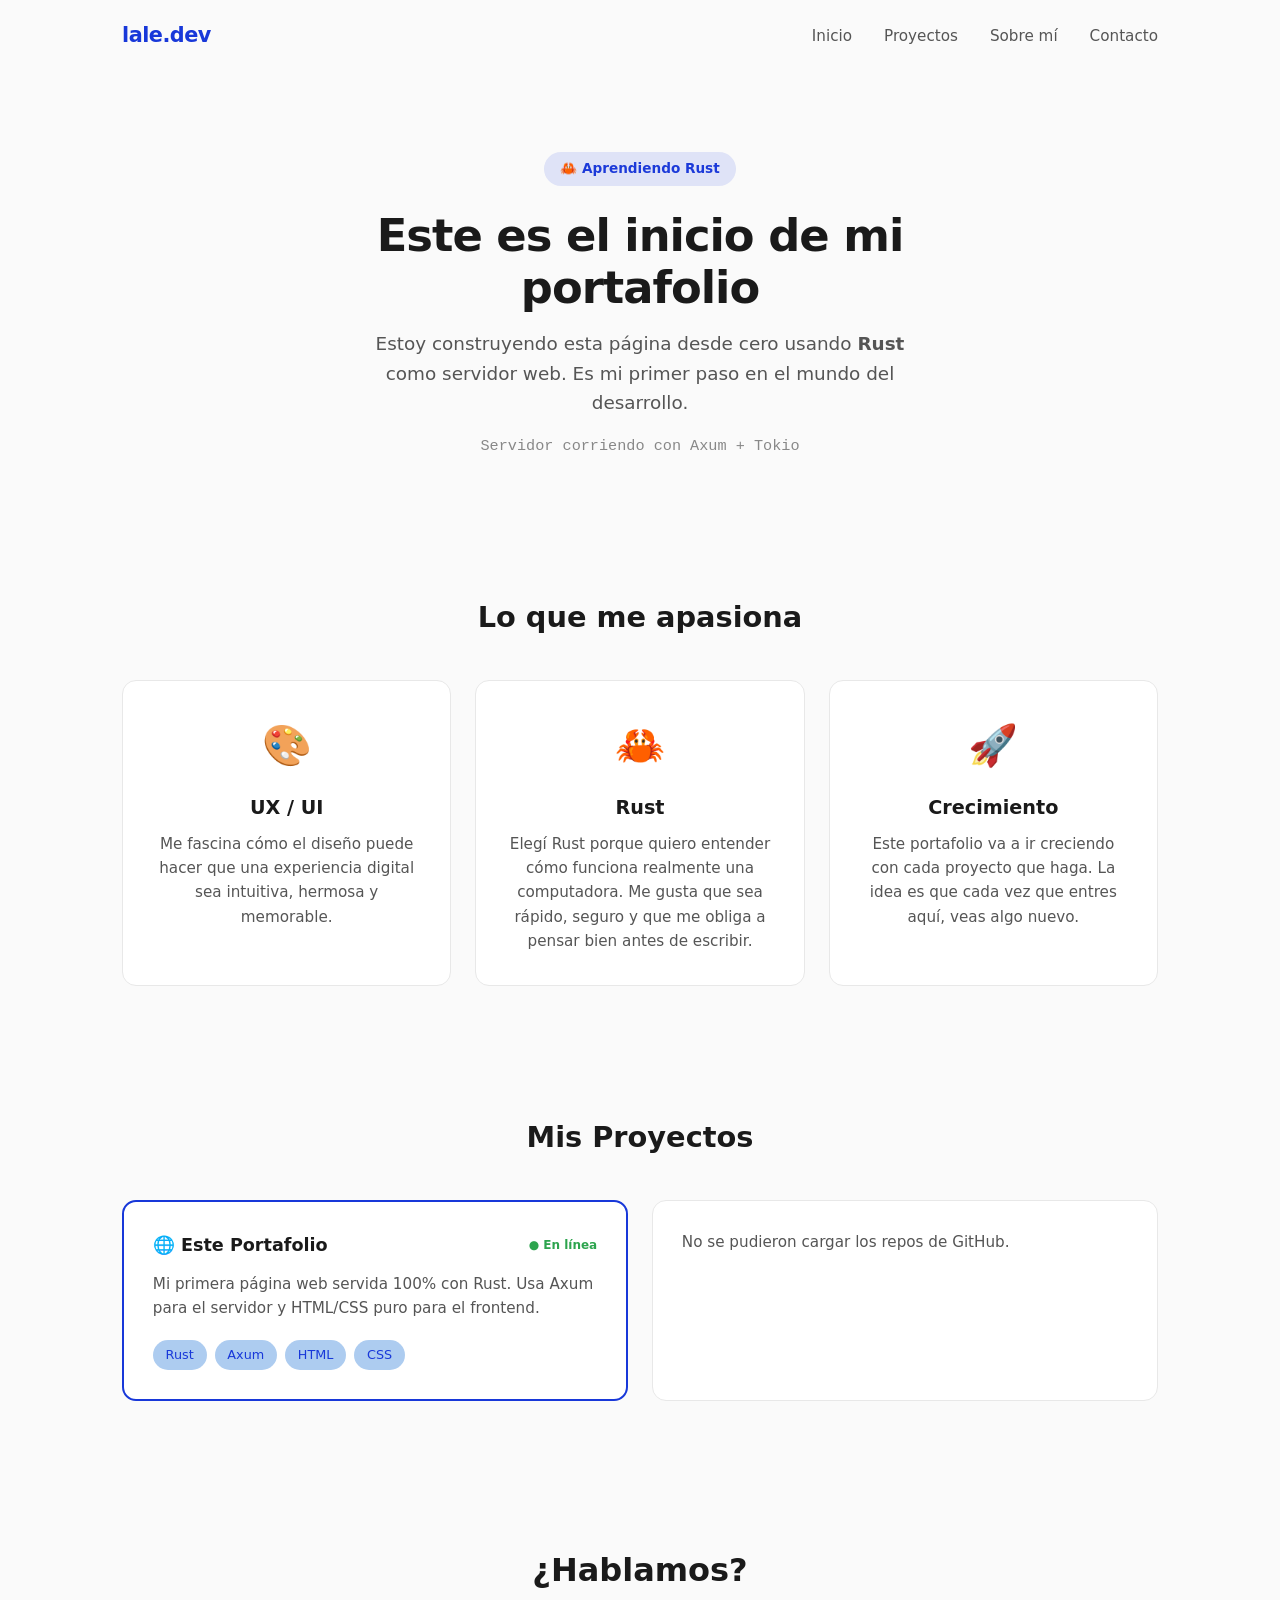
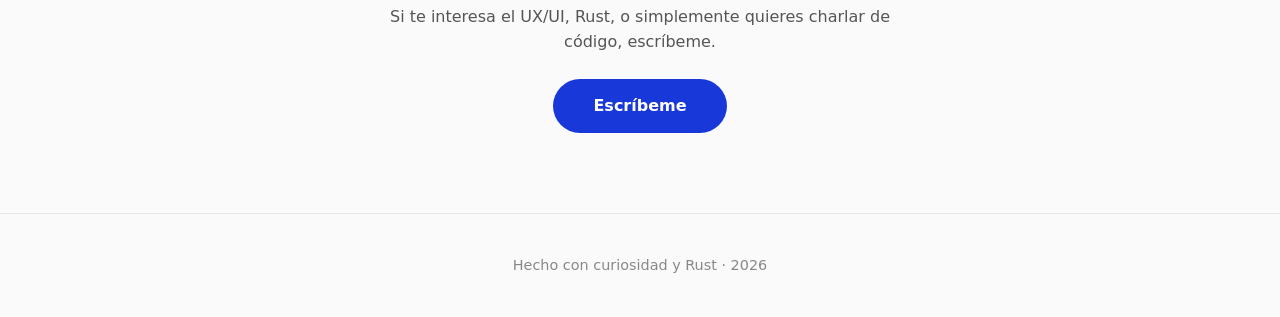
==== static/index.html @ aed0b691 "Add files via upload" ====
<!DOCTYPE html>
<html lang="es">
<head>
    <meta charset="UTF-8">
    <meta name="viewport" content="width=device-width, initial-scale=1.0">
    <title>Lalel — Portafolio en Rust</title>
    <link rel="stylesheet" href="/style.css">
    <style>
        /* Solo estilos mínimos para los datos dinámicos */
        .repo-title {
            color: var(--text);
            text-decoration: none;
            transition: color 0.2s;
        }
        .repo-title:hover {
            color: var(--rust);
        }
        .loading {
            color: var(--text-muted);
            font-style: italic;
        }
        .error {
            color: #d73a49;
        }
    </style>
<base target="_blank">
</head>
<body>
    <nav>
        <div class="logo">lale.dev</div>
        <ul>
            <li><a href="#inicio">Inicio</a></li>
            <li><a href="#proyectos">Proyectos</a></li>
            <li><a href="#sobre-mi">Sobre mí</a></li>
            <li><a href="#contacto">Contacto</a></li>
        </ul>
    </nav>

    <section id="inicio" class="hero">
        <span class="badge">🦀 Aprendiendo Rust</span>
        <h1>Este es el inicio de mi portafolio</h1>
        <p>Estoy construyendo esta página desde cero usando <strong>Rust</strong> como servidor web. Es mi primer paso en el mundo del desarrollo.</p>
        <p class="subtitle">Servidor corriendo con Axum + Tokio</p>
    </section>

    <section id="sobre-mi" class="sobre-mi">
        <h2>Lo que me apasiona</h2>
        <div class="passion-grid">
            <div class="passion-card">
                <div class="icon">🎨</div>
                <h3>UX / UI</h3>
                <p>Me fascina cómo el diseño puede hacer que una experiencia digital sea intuitiva, hermosa y memorable.</p>
            </div>
            <div class="passion-card">
                <div class="icon">🦀</div>
                <h3>Rust</h3>
                <p>Elegí Rust porque quiero entender cómo funciona realmente una computadora. Me gusta que sea rápido, seguro y que me obliga a pensar bien antes de escribir.</p>
            </div>
            <div class="passion-card">
                <div class="icon">🚀</div>
                <h3>Crecimiento</h3>
                <p>Este portafolio va a ir creciendo con cada proyecto que haga. La idea es que cada vez que entres aquí, veas algo nuevo.</p>
            </div>
        </div>
    </section>

    <section id="proyectos" class="proyectos">
        <h2>Mis Proyectos</h2>
        <div class="grid" id="project-grid">
            <!-- Card estática: Este Portafolio -->
            <div class="card featured">
                <div class="card-header">
                    <h3>🌐 Este Portafolio</h3>
                    <span class="status live">● En línea</span>
                </div>
                <p>Mi primera página web servida 100% con Rust. Usa Axum para el servidor y HTML/CSS puro para el frontend.</p>
                <div class="tags">
                    <span class="tag">Rust</span>
                    <span class="tag">Axum</span>
                    <span class="tag">HTML</span>
                    <span class="tag">CSS</span>
                </div>
            </div>
            <!-- Las cards de GitHub se insertan aquí -->
        </div>
    </section>

    <section id="contacto" class="contacto">
        <h2>¿Hablamos?</h2>
        <p>Si te interesa el UX/UI, Rust, o simplemente quieres charlar de código, escríbeme.</p>
        <a href="mailto:porcelalexandra27@gmail.com" class="btn">Escríbeme</a>
    </section>

    <footer>
        <p>Hecho con curiosidad y Rust · 2026</p>
    </footer>

    <script>
        async function cargarRepos() {
            const grid = document.getElementById('project-grid');

            // Card de carga temporal
            const loadingCard = document.createElement('div');
            loadingCard.className = 'card';
            loadingCard.innerHTML = '<p class="loading">Cargando proyectos de GitHub...</p>';
            grid.appendChild(loadingCard);

            try {
                const res = await fetch('https://api.github.com/users/alexandraporcel/repos?sort=updated&per_page=10');
                if (!res.ok) throw new Error('Error al cargar repos');
                const repos = await res.json();

                // Quitar card de carga
                loadingCard.remove();

                // Filtrar forks (opcional, quitá el .filter si querés mostrar todo)
                const reposFiltrados = repos.filter(r => !r.fork);

                if (reposFiltrados.length === 0) {
                    const empty = document.createElement('div');
                    empty.className = 'card';
                    empty.innerHTML = '<p class="loading">Aún no hay repos públicos para mostrar.</p>';
                    grid.appendChild(empty);
                    return;
                }

                reposFiltrados.forEach(repo => {
                    const card = document.createElement('div');
                    card.className = 'card featured';

                    const lang = repo.language || 'Sin lenguaje';
                    const fecha = new Date(repo.updated_at).toLocaleDateString('es-ES');

                    // Misma estructura que las cards estáticas
                    card.innerHTML = `
                        <div class="card-header">
                            <h3>
                                <a href="${repo.html_url}" target="_blank" class="repo-title">🔗 ${repo.name}</a>
                            </h3>
                            <span class="status" style="color: var(--text-muted); font-size: 0.75rem; font-weight: 600;">${lang}</span>
                        </div>
                        <p>${repo.description || 'Sin descripción'}</p>
                        <div class="tags">
                            <span class="tag">⭐ ${repo.stargazers_count}</span>
                            <span class="tag">${repo.forks_count} forks</span>
                            <span class="tag">${fecha}</span>
                        </div>
                    `;
                    grid.appendChild(card);
                });

            } catch (err) {
                loadingCard.innerHTML = `<p class="error">No se pudieron cargar los repos de GitHub.</p>`;
                console.error(err);
            }
        }

        cargarRepos();
    </script>
</body>
</html>
---- style.css ----
/* ===== RESET ===== */
* {
    margin: 0;
    padding: 0;
    box-sizing: border-box;
}

/* ===== VARIABLES ===== */
:root {
    --rust: #1838D9;
    --rust-dark: #1C3AD9;
    --bg: #fafafa;
    --surface: #ffffff;
    --text: #1a1a1a;
    --text-secondary: #555555;
    --text-muted: #888888;
    --border: #e8e8e8;
    --radius: 14px;
    --shadow: 0 4px 20px rgba(0,0,0,0.06);
    --shadow-hover: 0 8px 30px rgba(0,0,0,0.1);
}

/* ===== BASE ===== */
body {
    font-family: 'Segoe UI', system-ui, -apple-system, BlinkMacSystemFont, sans-serif;
    line-height: 1.6;
    color: var(--text);
    background: var(--bg);
    -webkit-font-smoothing: antialiased;
}

/* ===== NAV ===== */
nav {
    display: flex;
    justify-content: space-between;
    align-items: center;
    padding: 1.2rem 2rem;
    max-width: 1100px;
    margin: 0 auto;
}

nav .logo {
    font-weight: 800;
    font-size: 1.3rem;
    color: var(--rust);
    letter-spacing: -0.5px;
}

nav ul {
    display: flex;
    list-style: none;
    gap: 2rem;
}

nav a {
    color: var(--text-secondary);
    text-decoration: none;
    font-size: 0.95rem;
    font-weight: 500;
    transition: color 0.2s;
}

nav a:hover {
    color: var(--rust);
}

/* ===== HERO ===== */
.hero {
    text-align: center;
    padding: 5rem 2rem 4rem;
    max-width: 700px;
    margin: 0 auto;
}

.badge {
    display: inline-block;
    background: color-mix(in srgb, var(--rust) 12%, transparent);
    color: var(--rust-dark);
    padding: 0.4rem 1rem;
    border-radius: 100px;
    font-size: 0.85rem;
    font-weight: 600;
    margin-bottom: 1.5rem;
}

.hero h1 {
    font-size: 2.8rem;
    font-weight: 800;
    line-height: 1.15;
    margin-bottom: 1rem;
    letter-spacing: -1px;
}

.hero p {
    font-size: 1.15rem;
    color: var(--text-secondary);
    max-width: 550px;
    margin: 0 auto 0.5rem;
}

.hero .subtitle {
    font-size: 0.95rem;
    color: var(--text-muted);
    margin-top: 1rem;
    font-family: 'Courier New', monospace;
}

/* ===== SOBRE MÍ / PASIONES ===== */
.sobre-mi {
    padding: 4rem 2rem;
    max-width: 1100px;
    margin: 0 auto;
}

.sobre-mi h2 {
    text-align: center;
    font-size: 1.8rem;
    margin-bottom: 2.5rem;
    font-weight: 700;
}

.passion-grid {
    display: grid;
    grid-template-columns: repeat(auto-fit, minmax(280px, 1fr));
    gap: 1.5rem;
}

.passion-card {
    background: var(--surface);
    border: 1px solid var(--border);
    border-radius: var(--radius);
    padding: 2rem;
    text-align: center;
    transition: transform 0.2s, box-shadow 0.2s;
}

.passion-card:hover {
    transform: translateY(-3px);
    box-shadow: var(--shadow-hover);
}

.passion-card .icon {
    font-size: 2.5rem;
    margin-bottom: 1rem;
}

.passion-card h3 {
    font-size: 1.2rem;
    margin-bottom: 0.5rem;
    font-weight: 700;
}

.passion-card p {
    color: var(--text-secondary);
    font-size: 0.95rem;
    line-height: 1.6;
}

/* ===== PROYECTOS ===== */
.proyectos {
    padding: 4rem 2rem;
    max-width: 1100px;
    margin: 0 auto;
}

.proyectos h2 {
    text-align: center;
    font-size: 1.8rem;
    margin-bottom: 2.5rem;
    font-weight: 700;
}

.grid {
    display: grid;
    grid-template-columns: repeat(auto-fit, minmax(300px, 1fr));
    gap: 1.5rem;
}

.card {
    background: var(--surface);
    border: 1px solid var(--border);
    border-radius: var(--radius);
    padding: 1.8rem;
    transition: transform 0.2s, box-shadow 0.2s;
}

.card:hover {
    transform: translateY(-3px);
    box-shadow: var(--shadow-hover);
}

.card.featured {
    border: 2px solid var(--rust);
}

.card-header {
    display: flex;
    justify-content: space-between;
    align-items: center;
    margin-bottom: 0.8rem;
}

.card h3 {
    font-size: 1.1rem;
    font-weight: 700;
}

.status {
    font-size: 0.75rem;
    font-weight: 600;
}

.status.live {
    color: #2da44e;
}

.card p {
    color: var(--text-secondary);
    font-size: 0.95rem;
    line-height: 1.6;
    margin-bottom: 1.2rem;
}

.tags {
    display: flex;
    flex-wrap: wrap;
    gap: 0.5rem;
}

.tag {
    display: inline-block;
    background: #adccf0;
    color: #1838D9;
    padding: 0.3rem 0.8rem;
    border-radius: 100px;
    font-size: 0.8rem;
    font-weight: 500;
}

/* ===== CONTACTO ===== */
.contacto {
    text-align: center;
    padding: 5rem 2rem;
    max-width: 600px;
    margin: 0 auto;
}

.contacto h2 {
    font-size: 2rem;
    font-weight: 700;
    margin-bottom: 0.5rem;
}

.contacto p {
    color: var(--text-secondary);
    margin-bottom: 1.5rem;
}

.btn {
    display: inline-block;
    background: var(--rust);
    color: white;
    padding: 0.9rem 2.5rem;
    border-radius: 100px;
    text-decoration: none;
    font-weight: 600;
    font-size: 1rem;
    transition: background 0.2s, transform 0.2s;
}

.btn:hover {
    background: var(--rust-dark);
    transform: scale(1.03);
}

/* ===== FOOTER ===== */
footer {
    text-align: center;
    padding: 2.5rem;
    color: var(--text-muted);
    font-size: 0.9rem;
    border-top: 1px solid var(--border);
}

/* ===== RESPONSIVE ===== */
@media (max-width: 600px) {
    .hero h1 { font-size: 2rem; }
    nav { flex-direction: column; gap: 1rem; }
    nav ul { gap: 1.2rem; }
    .passion-grid, .grid { grid-template-columns: 1fr; }
}
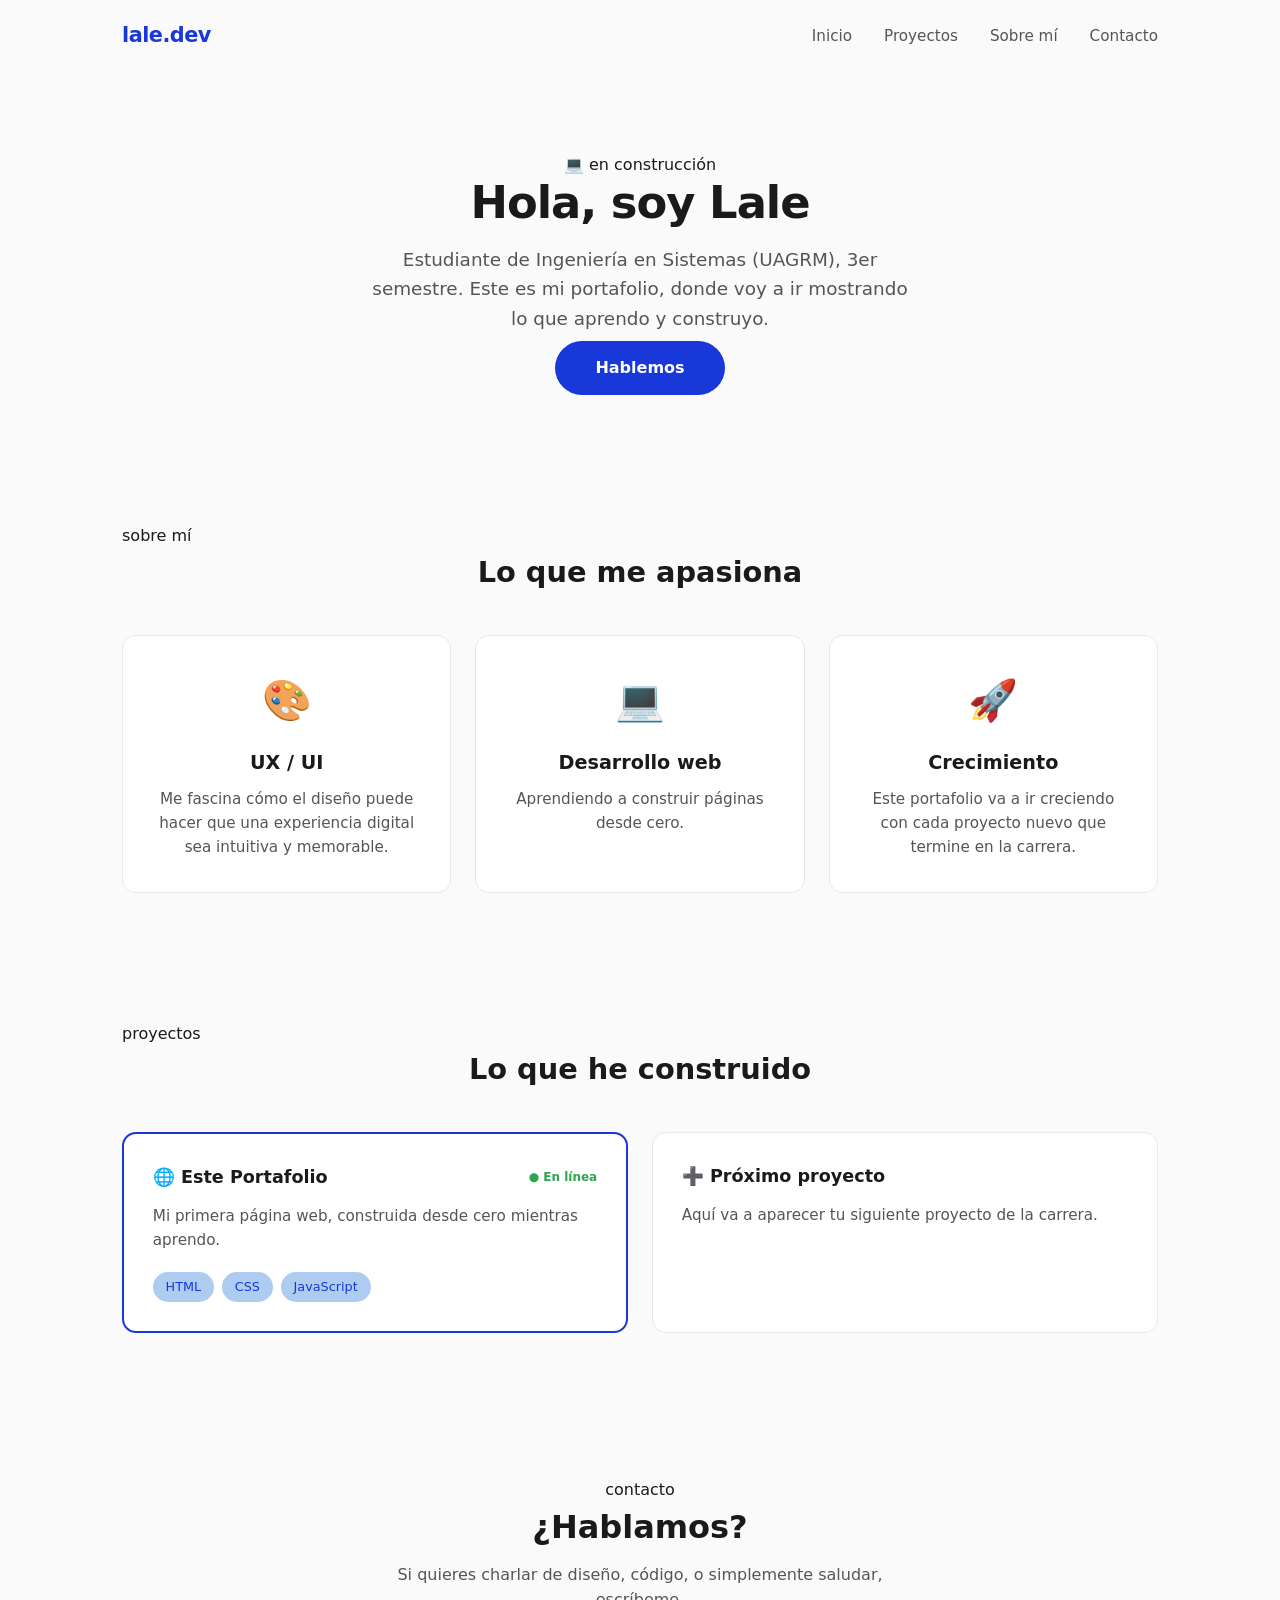
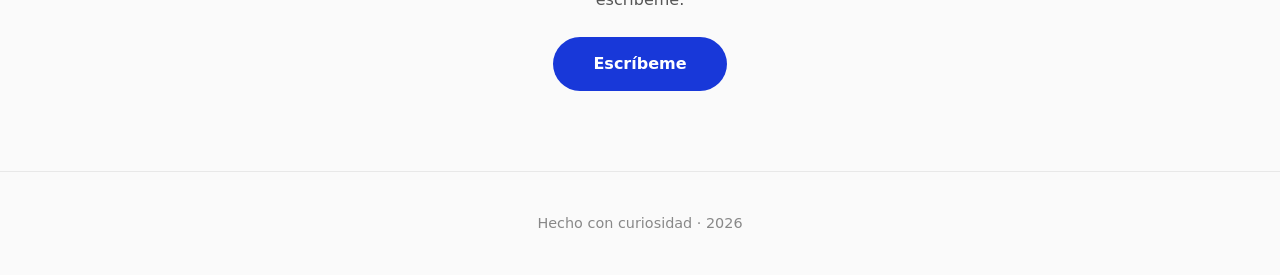
==== commit a5e652e7: "Update index.html" ====
--- a/static/index.html
+++ b/static/index.html
@@ -3,30 +3,14 @@
 <head>
     <meta charset="UTF-8">
     <meta name="viewport" content="width=device-width, initial-scale=1.0">
-    <title>Lalel — Portafolio en Rust</title>
-    <link rel="stylesheet" href="/style.css">
-    <style>
-        /* Solo estilos mínimos para los datos dinámicos */
-        .repo-title {
-            color: var(--text);
-            text-decoration: none;
-            transition: color 0.2s;
-        }
-        .repo-title:hover {
-            color: var(--rust);
-        }
-        .loading {
-            color: var(--text-muted);
-            font-style: italic;
-        }
-        .error {
-            color: #d73a49;
-        }
-    </style>
-<base target="_blank">
+    <title>lale.dev — Portafolio</title>
+    <link rel="preconnect" href="https://fonts.googleapis.com">
+    <link href="https://fonts.googleapis.com/css2?family=Kalam:wght@400;700&family=Inter:wght@400;600;800&display=swap" rel="stylesheet">
+    <link rel="stylesheet" href="style.css">
 </head>
 <body>
-    <nav>
+
+    <nav id="nav">
         <div class="logo">lale.dev</div>
         <ul>
             <li><a href="#inicio">Inicio</a></li>
@@ -37,125 +21,73 @@
     </nav>
 
     <section id="inicio" class="hero">
-        <span class="badge">🦀 Aprendiendo Rust</span>
-        <h1>Este es el inicio de mi portafolio</h1>
-        <p>Estoy construyendo esta página desde cero usando <strong>Rust</strong> como servidor web. Es mi primer paso en el mundo del desarrollo.</p>
-        <p class="subtitle">Servidor corriendo con Axum + Tokio</p>
+        <div class="blob blob-1"></div>
+        <div class="blob blob-2"></div>
+        <span class="sticker">💻 en construcción</span>
+        <h1>Hola, soy Lale</h1>
+        <p>Estudiante de Ingeniería en Sistemas (UAGRM), 3er semestre. Este es mi portafolio, donde voy a ir mostrando lo que aprendo y construyo.</p>
+        <a href="#contacto" class="btn">Hablemos</a>
     </section>
 
-    <section id="sobre-mi" class="sobre-mi">
+    <section id="sobre-mi" class="sobre-mi reveal">
+        <span class="tag-title">sobre mí</span>
         <h2>Lo que me apasiona</h2>
         <div class="passion-grid">
-            <div class="passion-card">
+            <div class="passion-card" style="--delay:0s">
                 <div class="icon">🎨</div>
                 <h3>UX / UI</h3>
-                <p>Me fascina cómo el diseño puede hacer que una experiencia digital sea intuitiva, hermosa y memorable.</p>
+                <p>Me fascina cómo el diseño puede hacer que una experiencia digital sea intuitiva y memorable.</p>
             </div>
-            <div class="passion-card">
-                <div class="icon">🦀</div>
-                <h3>Rust</h3>
-                <p>Elegí Rust porque quiero entender cómo funciona realmente una computadora. Me gusta que sea rápido, seguro y que me obliga a pensar bien antes de escribir.</p>
+            <div class="passion-card" style="--delay:0.15s">
+                <div class="icon">💻</div>
+                <h3>Desarrollo web</h3>
+                <p>Aprendiendo a construir páginas desde cero. </p>
             </div>
-            <div class="passion-card">
+            <div class="passion-card" style="--delay:0.3s">
                 <div class="icon">🚀</div>
                 <h3>Crecimiento</h3>
-                <p>Este portafolio va a ir creciendo con cada proyecto que haga. La idea es que cada vez que entres aquí, veas algo nuevo.</p>
+                <p>Este portafolio va a ir creciendo con cada proyecto nuevo que termine en la carrera.</p>
             </div>
         </div>
     </section>
 
-    <section id="proyectos" class="proyectos">
-        <h2>Mis Proyectos</h2>
+    <section id="proyectos" class="proyectos reveal">
+        <span class="tag-title">proyectos</span>
+        <h2>Lo que he construido</h2>
         <div class="grid" id="project-grid">
-            <!-- Card estática: Este Portafolio -->
             <div class="card featured">
                 <div class="card-header">
                     <h3>🌐 Este Portafolio</h3>
                     <span class="status live">● En línea</span>
                 </div>
-                <p>Mi primera página web servida 100% con Rust. Usa Axum para el servidor y HTML/CSS puro para el frontend.</p>
+                <p>Mi primera página web, construida desde cero mientras aprendo.</p>
                 <div class="tags">
-                    <span class="tag">Rust</span>
-                    <span class="tag">Axum</span>
                     <span class="tag">HTML</span>
                     <span class="tag">CSS</span>
+                    <span class="tag">JavaScript</span>
                 </div>
             </div>
-            <!-- Las cards de GitHub se insertan aquí -->
+            <div class="card placeholder">
+                <div class="card-header">
+                    <h3>➕ Próximo proyecto</h3>
+                </div>
+                <p>Aquí va a aparecer tu siguiente proyecto de la carrera.</p>
+            </div>
         </div>
     </section>
 
-    <section id="contacto" class="contacto">
+    <section id="contacto" class="contacto reveal">
+        <span class="tag-title">contacto</span>
         <h2>¿Hablamos?</h2>
-        <p>Si te interesa el UX/UI, Rust, o simplemente quieres charlar de código, escríbeme.</p>
-        <a href="mailto:porcelalexandra27@gmail.com" class="btn">Escríbeme</a>
+        <p>Si quieres charlar de diseño, código, o simplemente saludar, escríbeme.</p>
+        <a href="contacto.html" class="btn">Escríbeme</a>
     </section>
 
     <footer>
-        <p>Hecho con curiosidad y Rust · 2026</p>
+        <p> Hecho con curiosidad · 2026</p>
     </footer>
 
-    <script>
-        async function cargarRepos() {
-            const grid = document.getElementById('project-grid');
+    <script src="script.js"></script>
 
-            // Card de carga temporal
-            const loadingCard = document.createElement('div');
-            loadingCard.className = 'card';
-            loadingCard.innerHTML = '<p class="loading">Cargando proyectos de GitHub...</p>';
-            grid.appendChild(loadingCard);
-
-            try {
-                const res = await fetch('https://api.github.com/users/alexandraporcel/repos?sort=updated&per_page=10');
-                if (!res.ok) throw new Error('Error al cargar repos');
-                const repos = await res.json();
-
-                // Quitar card de carga
-                loadingCard.remove();
-
-                // Filtrar forks (opcional, quitá el .filter si querés mostrar todo)
-                const reposFiltrados = repos.filter(r => !r.fork);
-
-                if (reposFiltrados.length === 0) {
-                    const empty = document.createElement('div');
-                    empty.className = 'card';
-                    empty.innerHTML = '<p class="loading">Aún no hay repos públicos para mostrar.</p>';
-                    grid.appendChild(empty);
-                    return;
-                }
-
-                reposFiltrados.forEach(repo => {
-                    const card = document.createElement('div');
-                    card.className = 'card featured';
-
-                    const lang = repo.language || 'Sin lenguaje';
-                    const fecha = new Date(repo.updated_at).toLocaleDateString('es-ES');
-
-                    // Misma estructura que las cards estáticas
-                    card.innerHTML = `
-                        <div class="card-header">
-                            <h3>
-                                <a href="${repo.html_url}" target="_blank" class="repo-title">🔗 ${repo.name}</a>
-                            </h3>
-                            <span class="status" style="color: var(--text-muted); font-size: 0.75rem; font-weight: 600;">${lang}</span>
-                        </div>
-                        <p>${repo.description || 'Sin descripción'}</p>
-                        <div class="tags">
-                            <span class="tag">⭐ ${repo.stargazers_count}</span>
-                            <span class="tag">${repo.forks_count} forks</span>
-                            <span class="tag">${fecha}</span>
-                        </div>
-                    `;
-                    grid.appendChild(card);
-                });
-
-            } catch (err) {
-                loadingCard.innerHTML = `<p class="error">No se pudieron cargar los repos de GitHub.</p>`;
-                console.error(err);
-            }
-        }
-
-        cargarRepos();
-    </script>
 </body>
-</html>+</html>
--- a/static/style.css
+++ b/static/style.css
@@ -0,0 +1,291 @@
+/* ===== RESET ===== */
+* {
+    margin: 0;
+    padding: 0;
+    box-sizing: border-box;
+}
+
+/* ===== VARIABLES ===== */
+:root {
+    --rust: #1838D9;
+    --rust-dark: #1C3AD9;
+    --bg: #fafafa;
+    --surface: #ffffff;
+    --text: #1a1a1a;
+    --text-secondary: #555555;
+    --text-muted: #888888;
+    --border: #e8e8e8;
+    --radius: 14px;
+    --shadow: 0 4px 20px rgba(0,0,0,0.06);
+    --shadow-hover: 0 8px 30px rgba(0,0,0,0.1);
+}
+
+/* ===== BASE ===== */
+body {
+    font-family: 'Segoe UI', system-ui, -apple-system, BlinkMacSystemFont, sans-serif;
+    line-height: 1.6;
+    color: var(--text);
+    background: var(--bg);
+    -webkit-font-smoothing: antialiased;
+}
+
+/* ===== NAV ===== */
+nav {
+    display: flex;
+    justify-content: space-between;
+    align-items: center;
+    padding: 1.2rem 2rem;
+    max-width: 1100px;
+    margin: 0 auto;
+}
+
+nav .logo {
+    font-weight: 800;
+    font-size: 1.3rem;
+    color: var(--rust);
+    letter-spacing: -0.5px;
+}
+
+nav ul {
+    display: flex;
+    list-style: none;
+    gap: 2rem;
+}
+
+nav a {
+    color: var(--text-secondary);
+    text-decoration: none;
+    font-size: 0.95rem;
+    font-weight: 500;
+    transition: color 0.2s;
+}
+
+nav a:hover {
+    color: var(--rust);
+}
+
+/* ===== HERO ===== */
+.hero {
+    text-align: center;
+    padding: 5rem 2rem 4rem;
+    max-width: 700px;
+    margin: 0 auto;
+}
+
+.badge {
+    display: inline-block;
+    background: color-mix(in srgb, var(--rust) 12%, transparent);
+    color: var(--rust-dark);
+    padding: 0.4rem 1rem;
+    border-radius: 100px;
+    font-size: 0.85rem;
+    font-weight: 600;
+    margin-bottom: 1.5rem;
+}
+
+.hero h1 {
+    font-size: 2.8rem;
+    font-weight: 800;
+    line-height: 1.15;
+    margin-bottom: 1rem;
+    letter-spacing: -1px;
+}
+
+.hero p {
+    font-size: 1.15rem;
+    color: var(--text-secondary);
+    max-width: 550px;
+    margin: 0 auto 0.5rem;
+}
+
+.hero .subtitle {
+    font-size: 0.95rem;
+    color: var(--text-muted);
+    margin-top: 1rem;
+    font-family: 'Courier New', monospace;
+}
+
+/* ===== SOBRE MÍ / PASIONES ===== */
+.sobre-mi {
+    padding: 4rem 2rem;
+    max-width: 1100px;
+    margin: 0 auto;
+}
+
+.sobre-mi h2 {
+    text-align: center;
+    font-size: 1.8rem;
+    margin-bottom: 2.5rem;
+    font-weight: 700;
+}
+
+.passion-grid {
+    display: grid;
+    grid-template-columns: repeat(auto-fit, minmax(280px, 1fr));
+    gap: 1.5rem;
+}
+
+.passion-card {
+    background: var(--surface);
+    border: 1px solid var(--border);
+    border-radius: var(--radius);
+    padding: 2rem;
+    text-align: center;
+    transition: transform 0.2s, box-shadow 0.2s;
+}
+
+.passion-card:hover {
+    transform: translateY(-3px);
+    box-shadow: var(--shadow-hover);
+}
+
+.passion-card .icon {
+    font-size: 2.5rem;
+    margin-bottom: 1rem;
+}
+
+.passion-card h3 {
+    font-size: 1.2rem;
+    margin-bottom: 0.5rem;
+    font-weight: 700;
+}
+
+.passion-card p {
+    color: var(--text-secondary);
+    font-size: 0.95rem;
+    line-height: 1.6;
+}
+
+/* ===== PROYECTOS ===== */
+.proyectos {
+    padding: 4rem 2rem;
+    max-width: 1100px;
+    margin: 0 auto;
+}
+
+.proyectos h2 {
+    text-align: center;
+    font-size: 1.8rem;
+    margin-bottom: 2.5rem;
+    font-weight: 700;
+}
+
+.grid {
+    display: grid;
+    grid-template-columns: repeat(auto-fit, minmax(300px, 1fr));
+    gap: 1.5rem;
+}
+
+.card {
+    background: var(--surface);
+    border: 1px solid var(--border);
+    border-radius: var(--radius);
+    padding: 1.8rem;
+    transition: transform 0.2s, box-shadow 0.2s;
+}
+
+.card:hover {
+    transform: translateY(-3px);
+    box-shadow: var(--shadow-hover);
+}
+
+.card.featured {
+    border: 2px solid var(--rust);
+}
+
+.card-header {
+    display: flex;
+    justify-content: space-between;
+    align-items: center;
+    margin-bottom: 0.8rem;
+}
+
+.card h3 {
+    font-size: 1.1rem;
+    font-weight: 700;
+}
+
+.status {
+    font-size: 0.75rem;
+    font-weight: 600;
+}
+
+.status.live {
+    color: #2da44e;
+}
+
+.card p {
+    color: var(--text-secondary);
+    font-size: 0.95rem;
+    line-height: 1.6;
+    margin-bottom: 1.2rem;
+}
+
+.tags {
+    display: flex;
+    flex-wrap: wrap;
+    gap: 0.5rem;
+}
+
+.tag {
+    display: inline-block;
+    background: #adccf0;
+    color: #1838D9;
+    padding: 0.3rem 0.8rem;
+    border-radius: 100px;
+    font-size: 0.8rem;
+    font-weight: 500;
+}
+
+/* ===== CONTACTO ===== */
+.contacto {
+    text-align: center;
+    padding: 5rem 2rem;
+    max-width: 600px;
+    margin: 0 auto;
+}
+
+.contacto h2 {
+    font-size: 2rem;
+    font-weight: 700;
+    margin-bottom: 0.5rem;
+}
+
+.contacto p {
+    color: var(--text-secondary);
+    margin-bottom: 1.5rem;
+}
+
+.btn {
+    display: inline-block;
+    background: var(--rust);
+    color: white;
+    padding: 0.9rem 2.5rem;
+    border-radius: 100px;
+    text-decoration: none;
+    font-weight: 600;
+    font-size: 1rem;
+    transition: background 0.2s, transform 0.2s;
+}
+
+.btn:hover {
+    background: var(--rust-dark);
+    transform: scale(1.03);
+}
+
+/* ===== FOOTER ===== */
+footer {
+    text-align: center;
+    padding: 2.5rem;
+    color: var(--text-muted);
+    font-size: 0.9rem;
+    border-top: 1px solid var(--border);
+}
+
+/* ===== RESPONSIVE ===== */
+@media (max-width: 600px) {
+    .hero h1 { font-size: 2rem; }
+    nav { flex-direction: column; gap: 1rem; }
+    nav ul { gap: 1.2rem; }
+    .passion-grid, .grid { grid-template-columns: 1fr; }
+}
